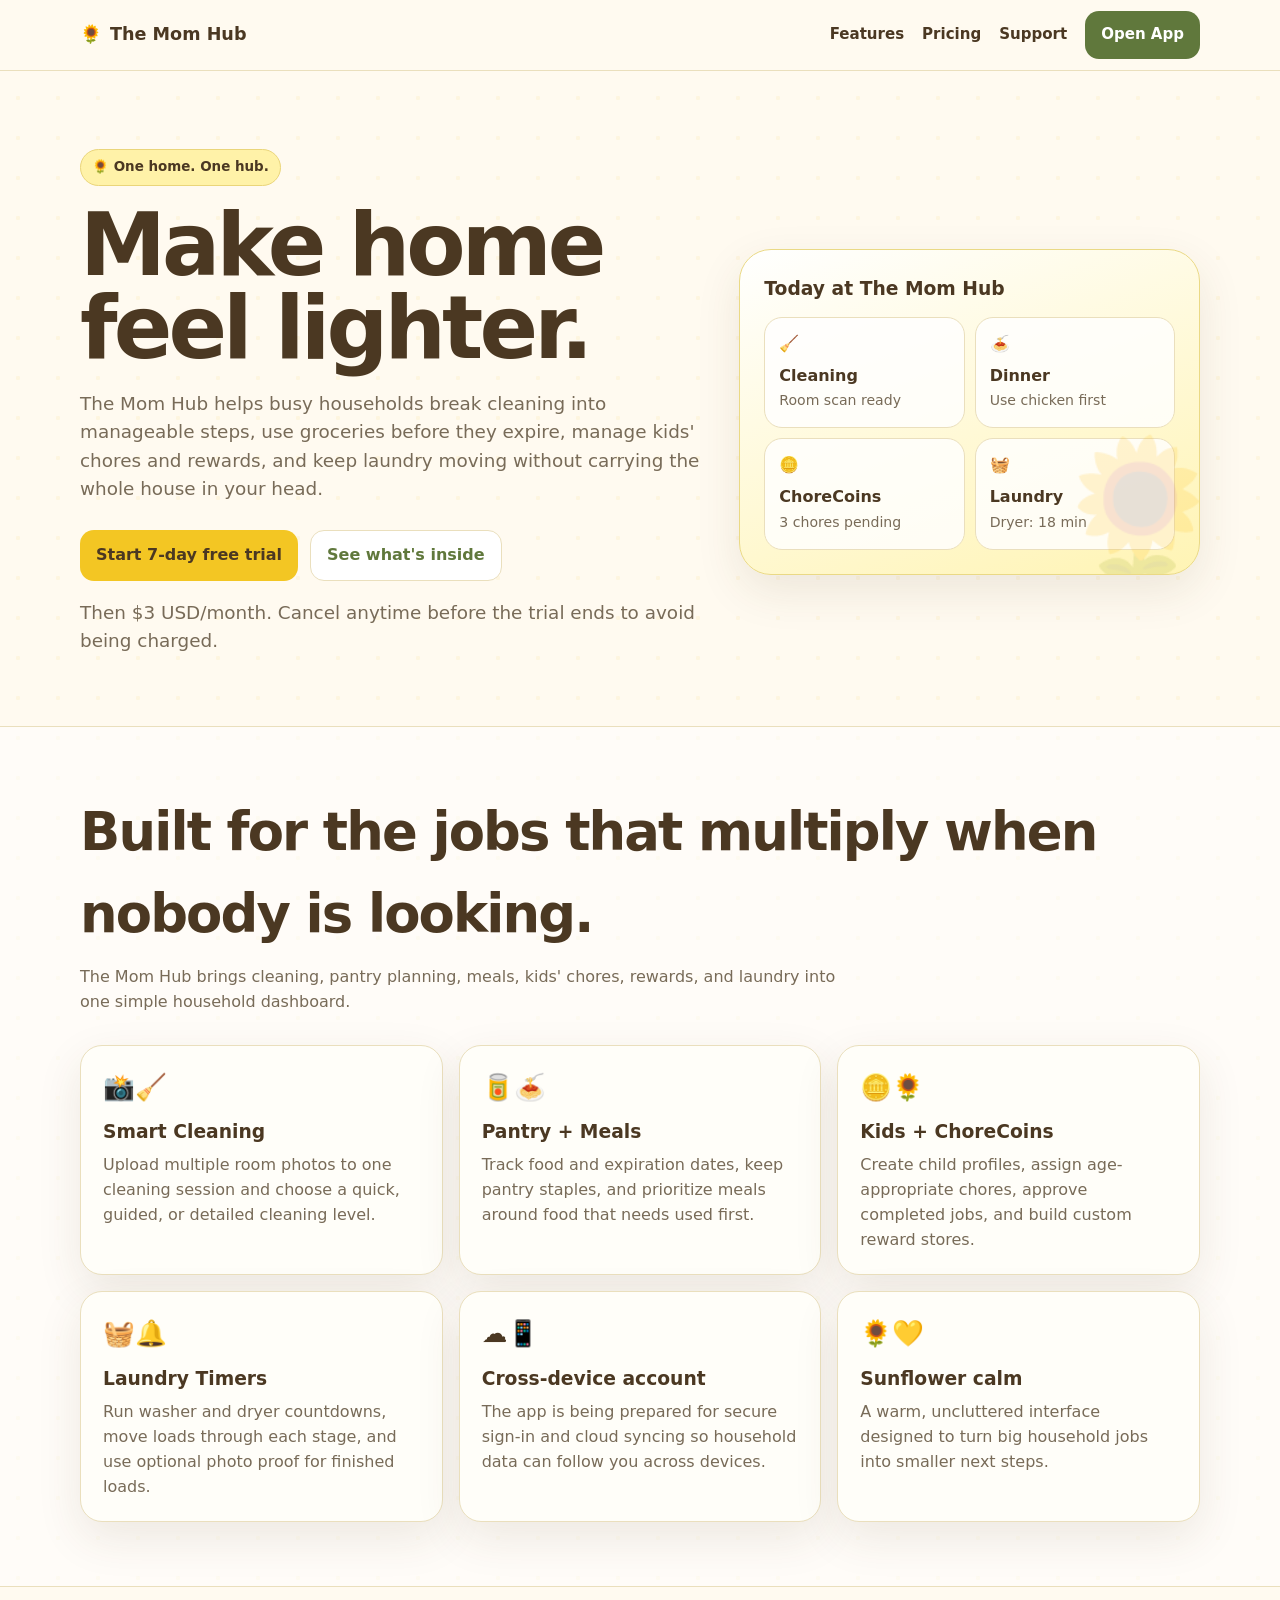
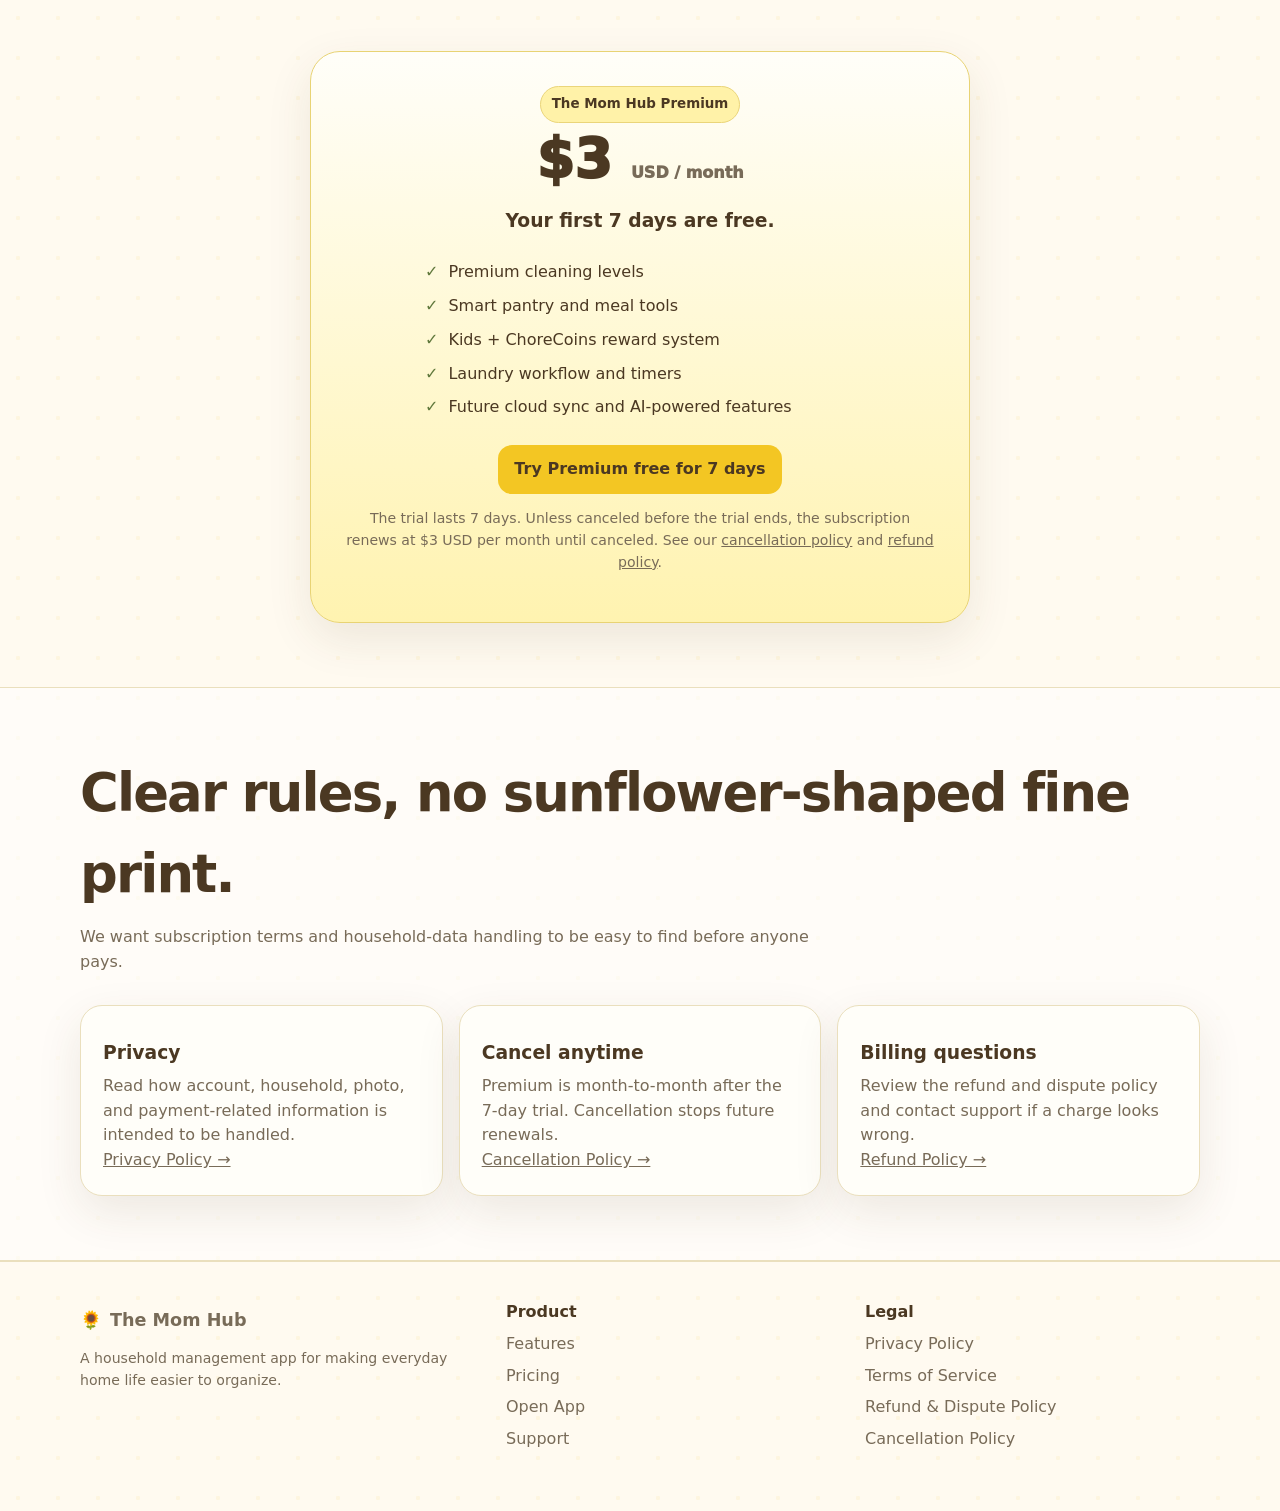
==== index.html @ c0a3ab17 "Add files via upload" ====
<!doctype html><html lang="en"><head><meta charset="utf-8"><meta name="viewport" content="width=device-width,initial-scale=1"><title>The Mom Hub | Make home feel lighter</title><meta name="description" content="The Mom Hub is a sunflower-themed household management app for cleaning, meals, kids' chores, ChoreCoins, pantry tracking, and laundry."><link rel="stylesheet" href="styles.css"></head><body>
<nav class="nav"><div class="wrap navin"><a class="brand" href="index.html">The Mom Hub</a><div class="links"><a href="#features">Features</a><a href="#pricing">Pricing</a><a href="contact.html">Support</a><a class="btn" href="app.html">Open App</a></div></div></nav>
<header class="hero"><div class="wrap hero-grid"><div><span class="eyebrow">🌻 One home. One hub.</span><h1>Make home feel lighter.</h1><p>The Mom Hub helps busy households break cleaning into manageable steps, use groceries before they expire, manage kids' chores and rewards, and keep laundry moving without carrying the whole house in your head.</p><div class="cta"><a class="btn sun" href="app.html">Start 7-day free trial</a><a class="btn ghost" href="#features">See what's inside</a></div><p class="fine">Then $3 USD/month. Cancel anytime before the trial ends to avoid being charged.</p></div><div class="mock"><h3>Today at The Mom Hub</h3><div class="mini"><div class="tile">🧹<b>Cleaning</b><span class="fine">Room scan ready</span></div><div class="tile">🍝<b>Dinner</b><span class="fine">Use chicken first</span></div><div class="tile">🪙<b>ChoreCoins</b><span class="fine">3 chores pending</span></div><div class="tile">🧺<b>Laundry</b><span class="fine">Dryer: 18 min</span></div></div></div></div></header>
<section id="features" class="section alt"><div class="wrap"><h2>Built for the jobs that multiply when nobody is looking.</h2><p class="lede">The Mom Hub brings cleaning, pantry planning, meals, kids' chores, rewards, and laundry into one simple household dashboard.</p><div class="features">
<div class="card"><div class="icon">📸🧹</div><h3>Smart Cleaning</h3><p>Upload multiple room photos to one cleaning session and choose a quick, guided, or detailed cleaning level.</p></div>
<div class="card"><div class="icon">🥫🍝</div><h3>Pantry + Meals</h3><p>Track food and expiration dates, keep pantry staples, and prioritize meals around food that needs used first.</p></div>
<div class="card"><div class="icon">🪙🌻</div><h3>Kids + ChoreCoins</h3><p>Create child profiles, assign age-appropriate chores, approve completed jobs, and build custom reward stores.</p></div>
<div class="card"><div class="icon">🧺🔔</div><h3>Laundry Timers</h3><p>Run washer and dryer countdowns, move loads through each stage, and use optional photo proof for finished loads.</p></div>
<div class="card"><div class="icon">☁️📱</div><h3>Cross-device account</h3><p>The app is being prepared for secure sign-in and cloud syncing so household data can follow you across devices.</p></div>
<div class="card"><div class="icon">🌻💛</div><h3>Sunflower calm</h3><p>A warm, uncluttered interface designed to turn big household jobs into smaller next steps.</p></div>
</div></div></section>
<section id="pricing" class="section"><div class="wrap"><div class="price"><span class="eyebrow">The Mom Hub Premium</span><div class="amount">$3 <small>USD / month</small></div><h3>Your first 7 days are free.</h3><ul class="checklist"><li>Premium cleaning levels</li><li>Smart pantry and meal tools</li><li>Kids + ChoreCoins reward system</li><li>Laundry workflow and timers</li><li>Future cloud sync and AI-powered features</li></ul><a class="btn sun" href="app.html">Try Premium free for 7 days</a><p class="fine">The trial lasts 7 days. Unless canceled before the trial ends, the subscription renews at $3 USD per month until canceled. See our <a href="cancellation.html">cancellation policy</a> and <a href="refunds.html">refund policy</a>.</p></div></div></section>
<section class="section alt"><div class="wrap"><h2>Clear rules, no sunflower-shaped fine print.</h2><p class="lede">We want subscription terms and household-data handling to be easy to find before anyone pays.</p><div class="features"><div class="card"><h3>Privacy</h3><p>Read how account, household, photo, and payment-related information is intended to be handled.</p><p><a href="privacy.html">Privacy Policy →</a></p></div><div class="card"><h3>Cancel anytime</h3><p>Premium is month-to-month after the 7-day trial. Cancellation stops future renewals.</p><p><a href="cancellation.html">Cancellation Policy →</a></p></div><div class="card"><h3>Billing questions</h3><p>Review the refund and dispute policy and contact support if a charge looks wrong.</p><p><a href="refunds.html">Refund Policy →</a></p></div></div></div></section>
<footer class="footer"><div class="wrap footgrid"><div><a class="brand" href="index.html">The Mom Hub</a><p class="fine">A household management app for making everyday home life easier to organize.</p></div><div><b>Product</b><a href="#features">Features</a><a href="#pricing">Pricing</a><a href="app.html">Open App</a><a href="contact.html">Support</a></div><div><b>Legal</b><a href="privacy.html">Privacy Policy</a><a href="terms.html">Terms of Service</a><a href="refunds.html">Refund & Dispute Policy</a><a href="cancellation.html">Cancellation Policy</a></div></div></footer>
</body></html>
---- styles.css ----
:root{--cream:#fffaf0;--paper:#fffef9;--yellow:#f3c623;--yellow2:#fff2a8;--leaf:#60783c;--leaf2:#e8efd9;--brown:#4b3822;--muted:#786b58;--line:#eadfbd;--shadow:0 16px 45px rgba(75,56,34,.10)}
*{box-sizing:border-box}html{scroll-behavior:smooth}body{margin:0;font-family:Inter,system-ui,-apple-system,Segoe UI,Roboto,Arial,sans-serif;color:var(--brown);background:radial-gradient(circle at 18px 18px,rgba(243,198,35,.08) 2px,transparent 2.5px) 0 0/40px 40px,var(--cream);line-height:1.55}a{color:inherit}.wrap{width:min(1120px,calc(100% - 32px));margin:auto}.nav{position:sticky;top:0;z-index:20;background:rgba(255,250,240,.92);backdrop-filter:blur(14px);border-bottom:1px solid var(--line)}.navin{min-height:70px;display:flex;align-items:center;justify-content:space-between;gap:20px}.brand{font-weight:900;font-size:1.1rem;text-decoration:none}.brand:before{content:'🌻';margin-right:8px}.links{display:flex;align-items:center;gap:18px;flex-wrap:wrap}.links a{text-decoration:none;font-weight:750;font-size:.94rem}.btn{display:inline-flex;align-items:center;justify-content:center;gap:8px;border:0;border-radius:14px;padding:12px 16px;background:var(--leaf);color:white;text-decoration:none;font-weight:850;cursor:pointer}.btn.sun{background:var(--yellow);color:var(--brown)}.btn.ghost{background:white;color:var(--leaf);border:1px solid var(--line)}.hero{padding:78px 0 52px}.hero-grid{display:grid;grid-template-columns:1.15fr .85fr;gap:36px;align-items:center}.eyebrow{display:inline-block;background:var(--yellow2);border:1px solid #ead57a;border-radius:999px;padding:7px 11px;font-weight:850;font-size:.84rem}.hero h1{font-size:clamp(2.6rem,7vw,5.4rem);line-height:.96;margin:18px 0 20px;letter-spacing:-.045em}.hero p{font-size:1.15rem;color:var(--muted);max-width:650px}.cta{display:flex;gap:12px;flex-wrap:wrap;margin-top:26px}.mock{background:linear-gradient(160deg,#fff,#fff4b4);border:1px solid #ead985;border-radius:32px;padding:24px;box-shadow:var(--shadow);position:relative;overflow:hidden}.mock:after{content:'🌻';position:absolute;font-size:9rem;right:-30px;bottom:-52px;opacity:.16}.mock h3{margin:0 0 14px}.mini{display:grid;grid-template-columns:1fr 1fr;gap:10px}.tile{background:rgba(255,255,255,.82);border:1px solid var(--line);border-radius:18px;padding:14px;min-height:105px}.tile b{display:block;margin-top:7px}.section{padding:64px 0}.section.alt{background:rgba(255,255,255,.55);border-block:1px solid var(--line)}.section h2{font-size:clamp(2rem,5vw,3.3rem);letter-spacing:-.035em;margin:0 0 10px}.lede{color:var(--muted);max-width:760px;margin:0 0 30px}.features{display:grid;grid-template-columns:repeat(3,1fr);gap:16px}.card{background:var(--paper);border:1px solid var(--line);border-radius:22px;padding:22px;box-shadow:var(--shadow)}.icon{font-size:1.6rem}.card h3{margin:10px 0 7px}.card p{margin:0;color:var(--muted)}.price{max-width:660px;margin:0 auto;text-align:center;background:linear-gradient(180deg,#fffef9,#fff3b0);border:1px solid #e8d374;border-radius:30px;padding:34px;box-shadow:var(--shadow)}.price .amount{font-size:3.4rem;font-weight:950;line-height:1;margin:10px 0}.price .amount small{font-size:1rem;color:var(--muted)}.checklist{list-style:none;padding:0;text-align:left;display:grid;gap:9px;margin:25px auto;max-width:430px}.checklist li:before{content:'✓';color:var(--leaf);font-weight:900;margin-right:10px}.fine{color:var(--muted);font-size:.88rem}.legal{max-width:850px;margin:48px auto;background:var(--paper);border:1px solid var(--line);border-radius:24px;padding:32px;box-shadow:var(--shadow)}.legal h1{margin-top:0}.legal h2{margin-top:28px;font-size:1.25rem}.notice{background:#fff5c8;border:1px solid #ead57a;border-radius:14px;padding:14px}.footer{padding:38px 0 52px;border-top:1px solid var(--line)}.footgrid{display:grid;grid-template-columns:1.2fr 1fr 1fr;gap:24px}.footer a{display:block;text-decoration:none;color:var(--muted);margin:7px 0}.support-placeholder{background:#fff1f0;border:1px solid #e7b8b3;color:#7a3f38;border-radius:14px;padding:12px;margin-top:14px}
@media(max-width:800px){.hero-grid,.features,.footgrid{grid-template-columns:1fr}.links a:not(.btn){display:none}.hero{padding-top:48px}.mini{grid-template-columns:1fr 1fr}.legal{padding:22px}}
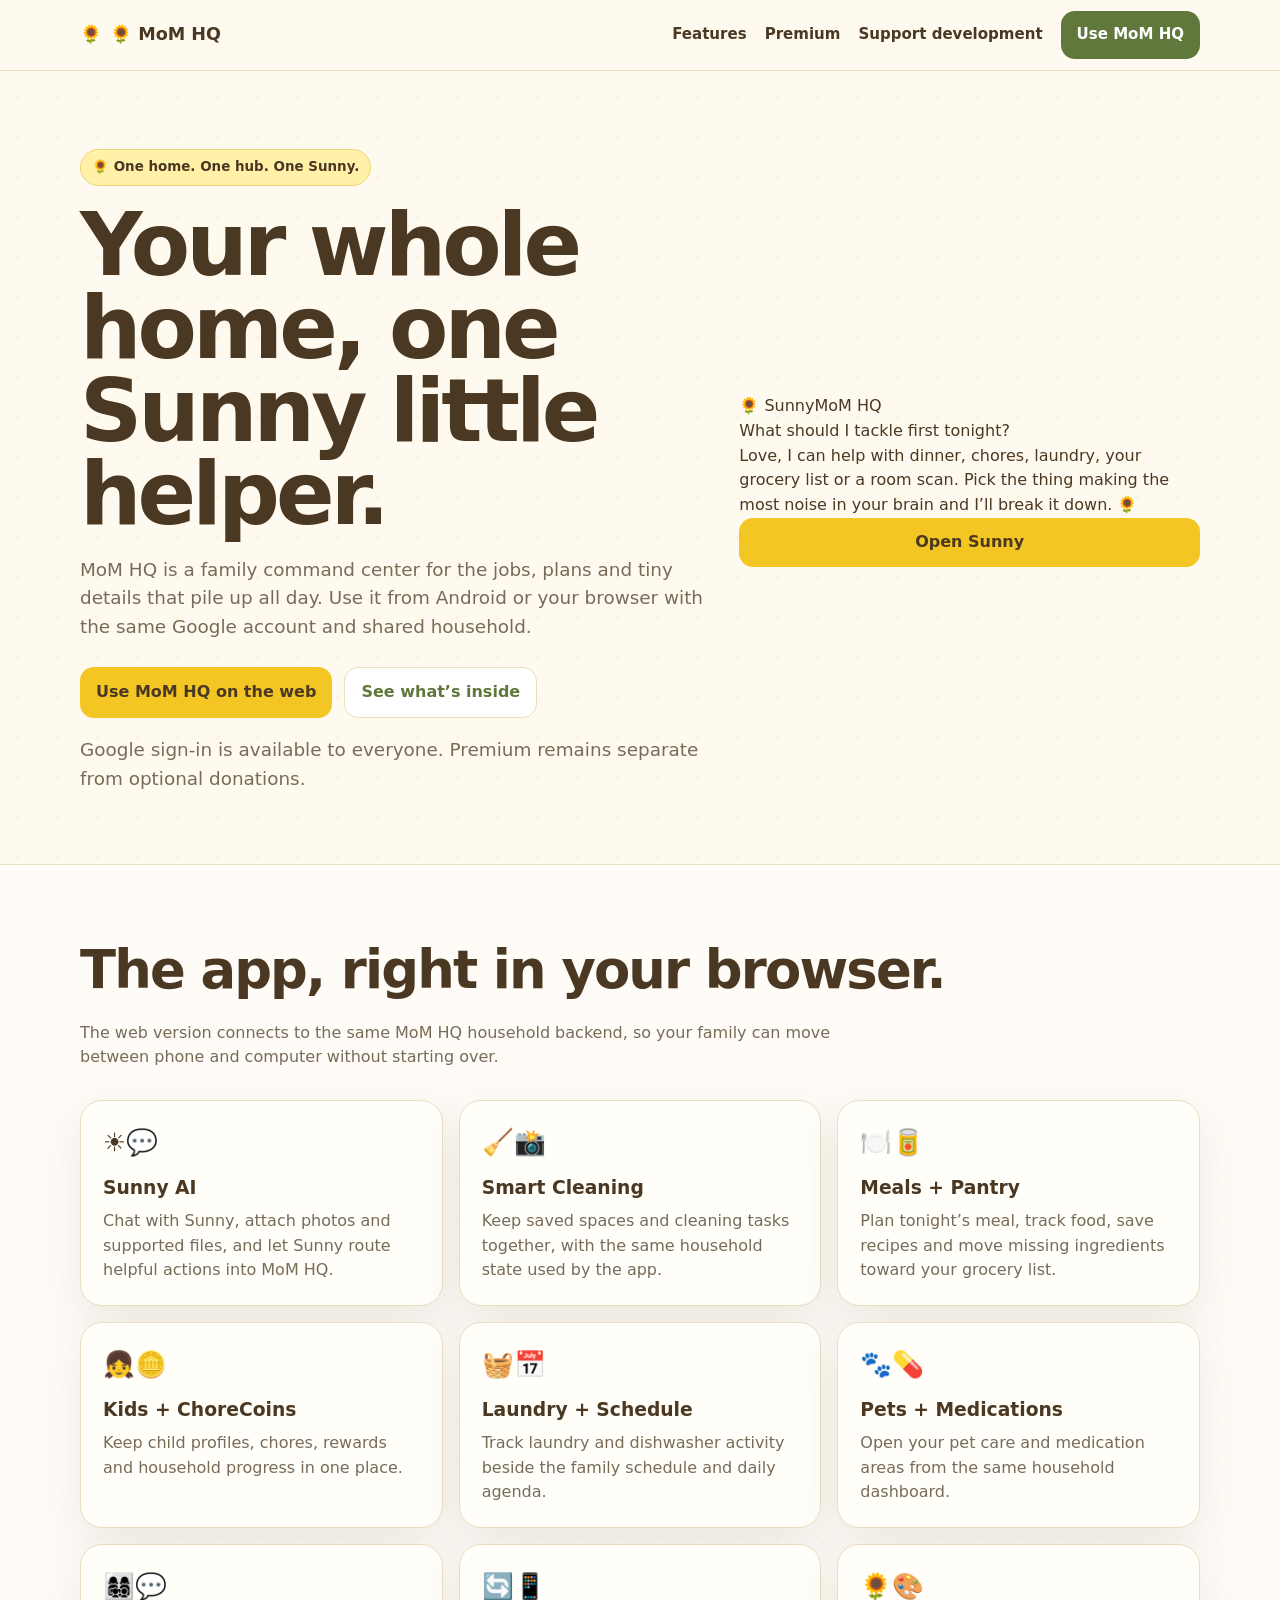
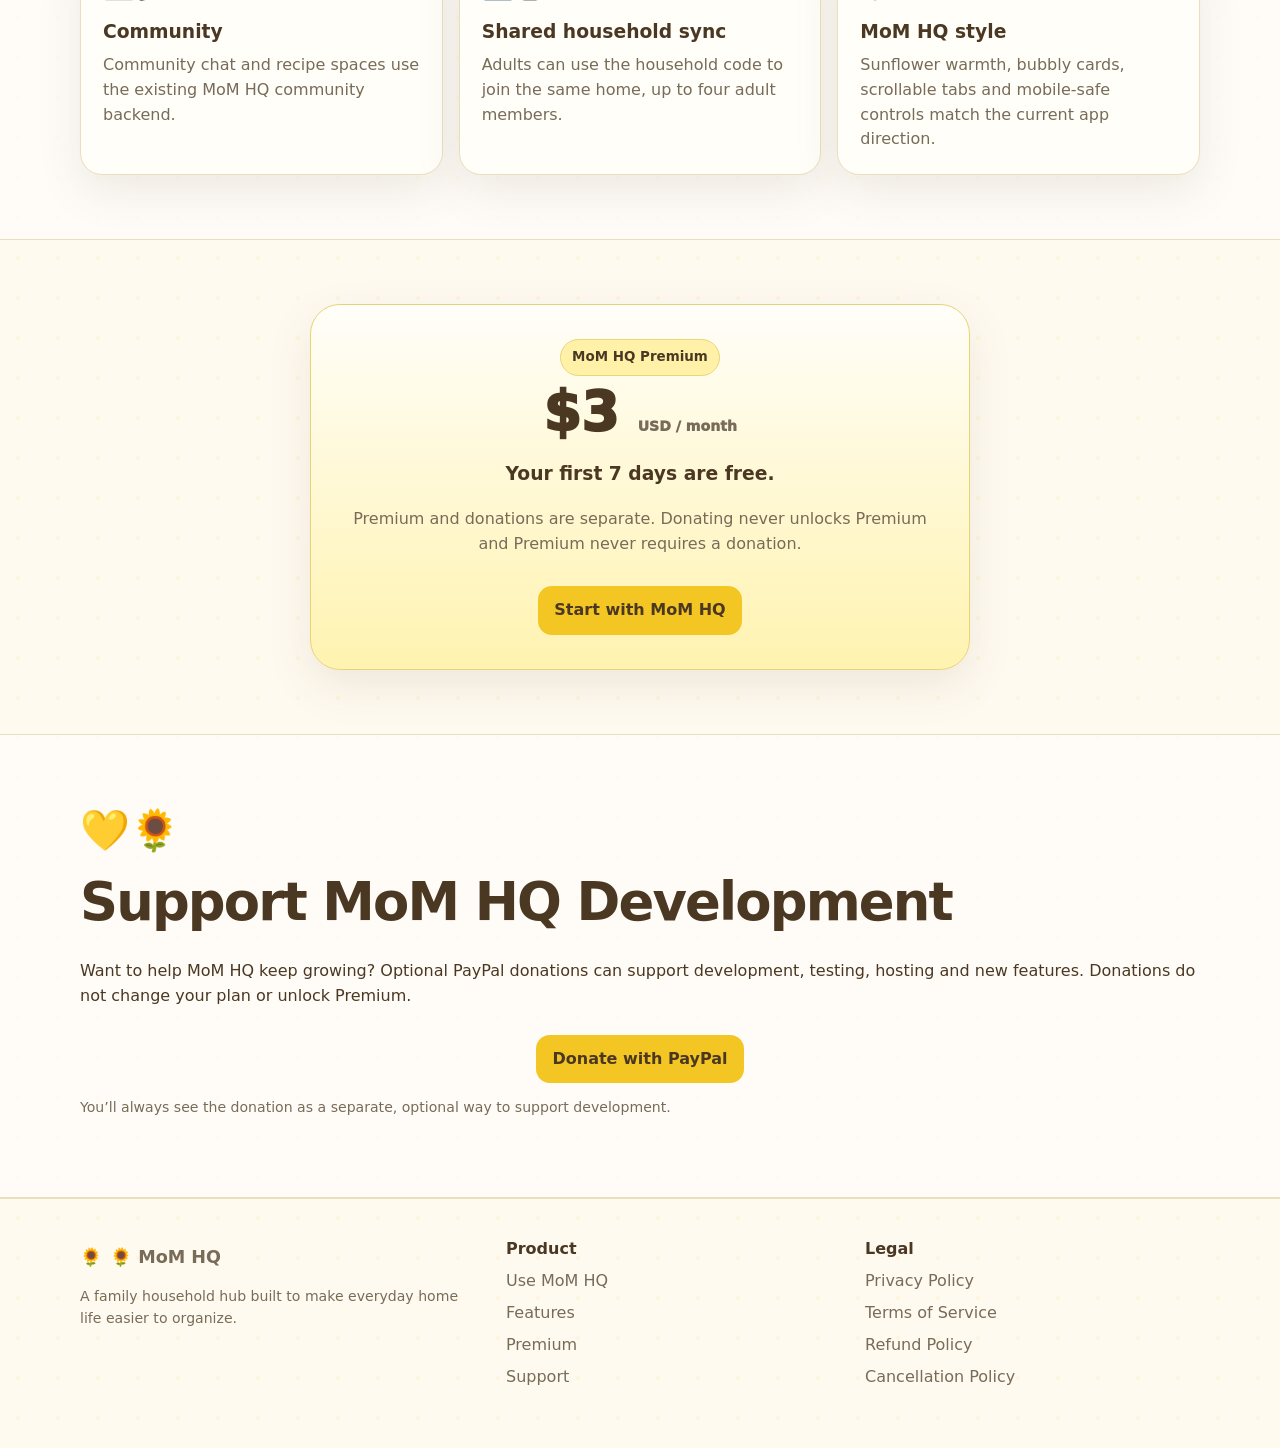
==== commit c20fba54: "Refresh MoM HQ public website" ====
--- a/index.html
+++ b/index.html
@@ -1,15 +1,21 @@
-<!doctype html><html lang="en"><head><meta charset="utf-8"><meta name="viewport" content="width=device-width,initial-scale=1"><title>The Mom Hub | Make home feel lighter</title><meta name="description" content="The Mom Hub is a sunflower-themed household management app for cleaning, meals, kids' chores, ChoreCoins, pantry tracking, and laundry."><link rel="stylesheet" href="styles.css"></head><body>
-<nav class="nav"><div class="wrap navin"><a class="brand" href="index.html">The Mom Hub</a><div class="links"><a href="#features">Features</a><a href="#pricing">Pricing</a><a href="contact.html">Support</a><a class="btn" href="app.html">Open App</a></div></div></nav>
-<header class="hero"><div class="wrap hero-grid"><div><span class="eyebrow">🌻 One home. One hub.</span><h1>Make home feel lighter.</h1><p>The Mom Hub helps busy households break cleaning into manageable steps, use groceries before they expire, manage kids' chores and rewards, and keep laundry moving without carrying the whole house in your head.</p><div class="cta"><a class="btn sun" href="app.html">Start 7-day free trial</a><a class="btn ghost" href="#features">See what's inside</a></div><p class="fine">Then $3 USD/month. Cancel anytime before the trial ends to avoid being charged.</p></div><div class="mock"><h3>Today at The Mom Hub</h3><div class="mini"><div class="tile">🧹<b>Cleaning</b><span class="fine">Room scan ready</span></div><div class="tile">🍝<b>Dinner</b><span class="fine">Use chicken first</span></div><div class="tile">🪙<b>ChoreCoins</b><span class="fine">3 chores pending</span></div><div class="tile">🧺<b>Laundry</b><span class="fine">Dryer: 18 min</span></div></div></div></div></header>
-<section id="features" class="section alt"><div class="wrap"><h2>Built for the jobs that multiply when nobody is looking.</h2><p class="lede">The Mom Hub brings cleaning, pantry planning, meals, kids' chores, rewards, and laundry into one simple household dashboard.</p><div class="features">
-<div class="card"><div class="icon">📸🧹</div><h3>Smart Cleaning</h3><p>Upload multiple room photos to one cleaning session and choose a quick, guided, or detailed cleaning level.</p></div>
-<div class="card"><div class="icon">🥫🍝</div><h3>Pantry + Meals</h3><p>Track food and expiration dates, keep pantry staples, and prioritize meals around food that needs used first.</p></div>
-<div class="card"><div class="icon">🪙🌻</div><h3>Kids + ChoreCoins</h3><p>Create child profiles, assign age-appropriate chores, approve completed jobs, and build custom reward stores.</p></div>
-<div class="card"><div class="icon">🧺🔔</div><h3>Laundry Timers</h3><p>Run washer and dryer countdowns, move loads through each stage, and use optional photo proof for finished loads.</p></div>
-<div class="card"><div class="icon">☁️📱</div><h3>Cross-device account</h3><p>The app is being prepared for secure sign-in and cloud syncing so household data can follow you across devices.</p></div>
-<div class="card"><div class="icon">🌻💛</div><h3>Sunflower calm</h3><p>A warm, uncluttered interface designed to turn big household jobs into smaller next steps.</p></div>
+<!doctype html>
+<html lang="en">
+<head><meta charset="utf-8"><meta name="viewport" content="width=device-width,initial-scale=1,viewport-fit=cover"><meta name="theme-color" content="#fffaf0"><title>MoM HQ | Your home, one hub</title><meta name="description" content="MoM HQ brings Sunny AI, cleaning, meals, pantry, grocery lists, kids, ChoreCoins, laundry, family schedules, pets, medications and community tools into one household hub."><link rel="stylesheet" href="styles.css"></head>
+<body>
+<nav class="nav"><div class="wrap navin"><a class="brand" href="index.html">🌻 MoM HQ</a><div class="links"><a href="#features">Features</a><a href="#pricing">Premium</a><a href="#support">Support development</a><a class="btn" href="app.html">Use MoM HQ</a></div></div></nav>
+<header class="hero"><div class="wrap hero-grid"><div><span class="eyebrow">🌻 One home. One hub. One Sunny.</span><h1>Your whole home, one Sunny little helper.</h1><p>MoM HQ is a family command center for the jobs, plans and tiny details that pile up all day. Use it from Android or your browser with the same Google account and shared household.</p><div class="cta"><a class="btn sun" href="app.html">Use MoM HQ on the web</a><a class="btn ghost" href="#features">See what’s inside</a></div><p class="fine">Google sign-in is available to everyone. Premium remains separate from optional donations.</p></div><div class="phone"><div class="phone-top"><span>🌻 Sunny</span><span>MoM HQ</span></div><div class="sunny-chat"><div class="bubble you">What should I tackle first tonight?</div><div class="bubble">Love, I can help with dinner, chores, laundry, your grocery list or a room scan. Pick the thing making the most noise in your brain and I’ll break it down. 🌻</div><a class="btn sun" href="app.html" style="width:100%">Open Sunny</a></div></div></div></header>
+<section id="features" class="section alt"><div class="wrap"><h2>The app, right in your browser.</h2><p class="lede">The web version connects to the same MoM HQ household backend, so your family can move between phone and computer without starting over.</p><div class="features">
+<div class="card"><div class="icon">☀️💬</div><h3>Sunny AI</h3><p>Chat with Sunny, attach photos and supported files, and let Sunny route helpful actions into MoM HQ.</p></div>
+<div class="card"><div class="icon">🧹📸</div><h3>Smart Cleaning</h3><p>Keep saved spaces and cleaning tasks together, with the same household state used by the app.</p></div>
+<div class="card"><div class="icon">🍽️🥫</div><h3>Meals + Pantry</h3><p>Plan tonight’s meal, track food, save recipes and move missing ingredients toward your grocery list.</p></div>
+<div class="card"><div class="icon">👧🪙</div><h3>Kids + ChoreCoins</h3><p>Keep child profiles, chores, rewards and household progress in one place.</p></div>
+<div class="card"><div class="icon">🧺📅</div><h3>Laundry + Schedule</h3><p>Track laundry and dishwasher activity beside the family schedule and daily agenda.</p></div>
+<div class="card"><div class="icon">🐾💊</div><h3>Pets + Medications</h3><p>Open your pet care and medication areas from the same household dashboard.</p></div>
+<div class="card"><div class="icon">👩‍👩‍👧‍👦💬</div><h3>Community</h3><p>Community chat and recipe spaces use the existing MoM HQ community backend.</p></div>
+<div class="card"><div class="icon">🔄📱</div><h3>Shared household sync</h3><p>Adults can use the household code to join the same home, up to four adult members.</p></div>
+<div class="card"><div class="icon">🌻🎨</div><h3>MoM HQ style</h3><p>Sunflower warmth, bubbly cards, scrollable tabs and mobile-safe controls match the current app direction.</p></div>
 </div></div></section>
-<section id="pricing" class="section"><div class="wrap"><div class="price"><span class="eyebrow">The Mom Hub Premium</span><div class="amount">$3 <small>USD / month</small></div><h3>Your first 7 days are free.</h3><ul class="checklist"><li>Premium cleaning levels</li><li>Smart pantry and meal tools</li><li>Kids + ChoreCoins reward system</li><li>Laundry workflow and timers</li><li>Future cloud sync and AI-powered features</li></ul><a class="btn sun" href="app.html">Try Premium free for 7 days</a><p class="fine">The trial lasts 7 days. Unless canceled before the trial ends, the subscription renews at $3 USD per month until canceled. See our <a href="cancellation.html">cancellation policy</a> and <a href="refunds.html">refund policy</a>.</p></div></div></section>
-<section class="section alt"><div class="wrap"><h2>Clear rules, no sunflower-shaped fine print.</h2><p class="lede">We want subscription terms and household-data handling to be easy to find before anyone pays.</p><div class="features"><div class="card"><h3>Privacy</h3><p>Read how account, household, photo, and payment-related information is intended to be handled.</p><p><a href="privacy.html">Privacy Policy →</a></p></div><div class="card"><h3>Cancel anytime</h3><p>Premium is month-to-month after the 7-day trial. Cancellation stops future renewals.</p><p><a href="cancellation.html">Cancellation Policy →</a></p></div><div class="card"><h3>Billing questions</h3><p>Review the refund and dispute policy and contact support if a charge looks wrong.</p><p><a href="refunds.html">Refund Policy →</a></p></div></div></div></section>
-<footer class="footer"><div class="wrap footgrid"><div><a class="brand" href="index.html">The Mom Hub</a><p class="fine">A household management app for making everyday home life easier to organize.</p></div><div><b>Product</b><a href="#features">Features</a><a href="#pricing">Pricing</a><a href="app.html">Open App</a><a href="contact.html">Support</a></div><div><b>Legal</b><a href="privacy.html">Privacy Policy</a><a href="terms.html">Terms of Service</a><a href="refunds.html">Refund & Dispute Policy</a><a href="cancellation.html">Cancellation Policy</a></div></div></footer>
+<section id="pricing" class="section"><div class="wrap"><div class="price"><span class="eyebrow">MoM HQ Premium</span><div class="amount">$3 <span class="fine">USD / month</span></div><h3>Your first 7 days are free.</h3><p class="lede" style="margin-inline:auto">Premium and donations are separate. Donating never unlocks Premium and Premium never requires a donation.</p><a class="btn sun" href="app.html">Start with MoM HQ</a></div></div></section>
+<section id="support" class="section alt"><div class="wrap"><div class="donate-card"><div style="font-size:2.5rem">💛🌻</div><h2>Support MoM HQ Development</h2><p>Want to help MoM HQ keep growing? Optional PayPal donations can support development, testing, hosting and new features. Donations do not change your plan or unlock Premium.</p><div class="cta" style="justify-content:center"><a class="btn sun" href="donate.html">Donate with PayPal</a></div><p class="fine">You’ll always see the donation as a separate, optional way to support development.</p></div></div></section>
+<footer class="footer"><div class="wrap footgrid"><div><a class="brand" href="index.html">🌻 MoM HQ</a><p class="fine">A family household hub built to make everyday home life easier to organize.</p></div><div><b>Product</b><a href="app.html">Use MoM HQ</a><a href="#features">Features</a><a href="#pricing">Premium</a><a href="contact.html">Support</a></div><div><b>Legal</b><a href="privacy.html">Privacy Policy</a><a href="terms.html">Terms of Service</a><a href="refunds.html">Refund Policy</a><a href="cancellation.html">Cancellation Policy</a></div></div></footer>
 </body></html>
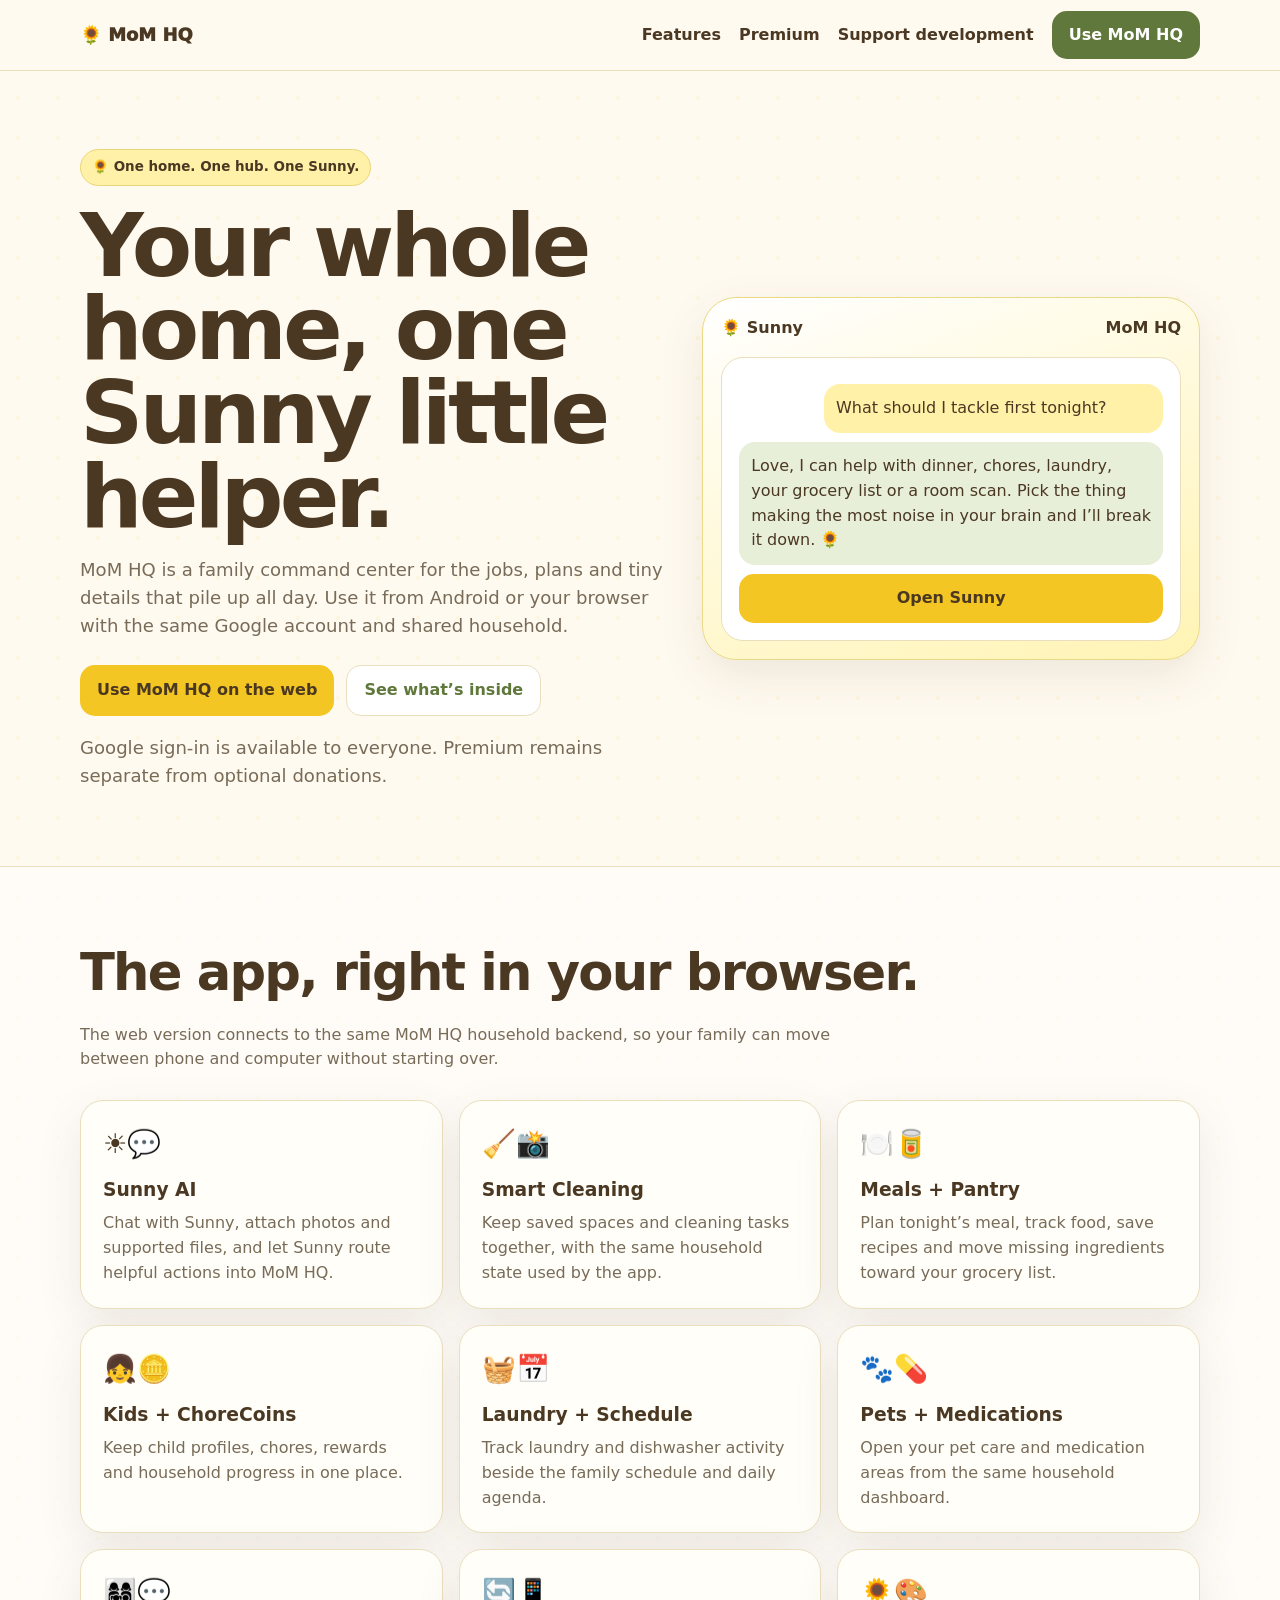
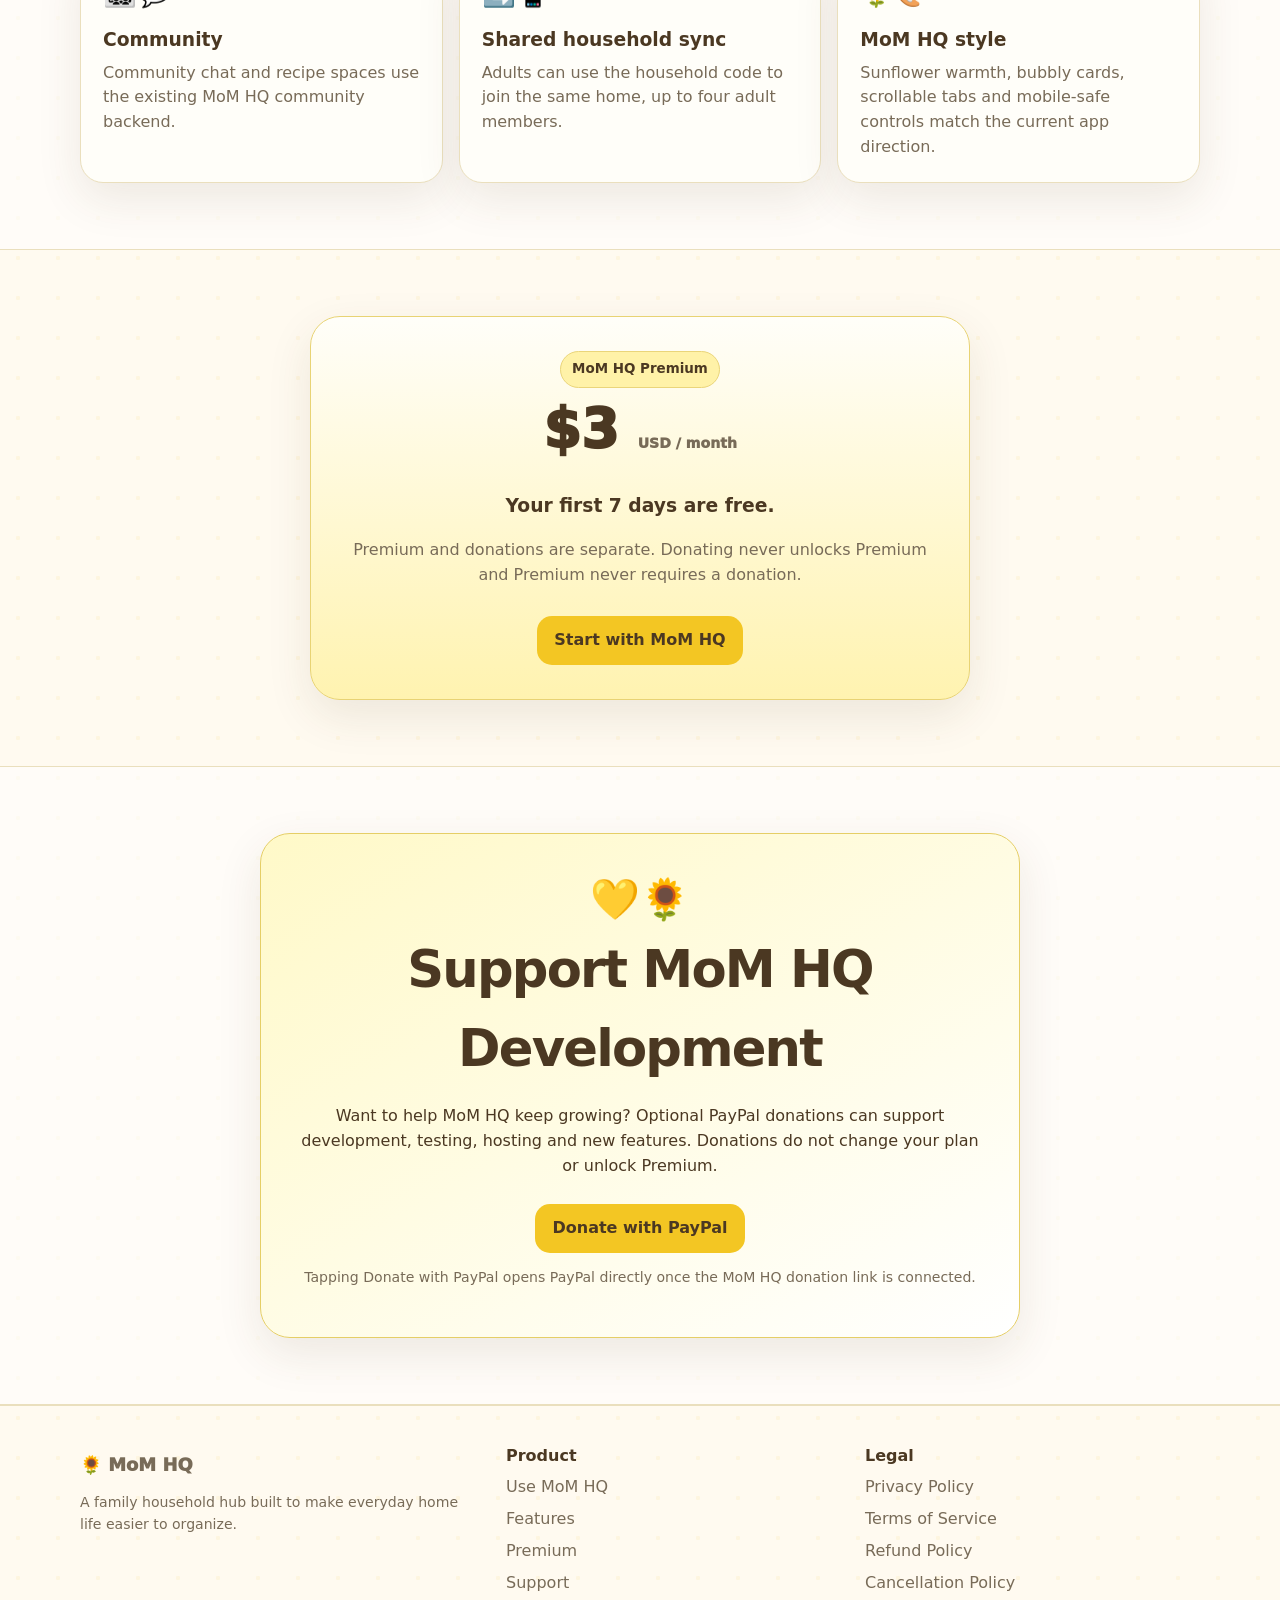
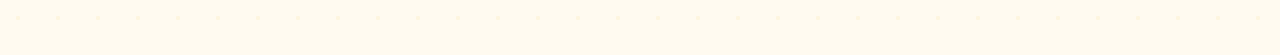
==== commit f1110bff: "Send homepage donations directly to PayPal" ====
--- a/index.html
+++ b/index.html
@@ -16,6 +16,7 @@
 <div class="card"><div class="icon">🌻🎨</div><h3>MoM HQ style</h3><p>Sunflower warmth, bubbly cards, scrollable tabs and mobile-safe controls match the current app direction.</p></div>
 </div></div></section>
 <section id="pricing" class="section"><div class="wrap"><div class="price"><span class="eyebrow">MoM HQ Premium</span><div class="amount">$3 <span class="fine">USD / month</span></div><h3>Your first 7 days are free.</h3><p class="lede" style="margin-inline:auto">Premium and donations are separate. Donating never unlocks Premium and Premium never requires a donation.</p><a class="btn sun" href="app.html">Start with MoM HQ</a></div></div></section>
-<section id="support" class="section alt"><div class="wrap"><div class="donate-card"><div style="font-size:2.5rem">💛🌻</div><h2>Support MoM HQ Development</h2><p>Want to help MoM HQ keep growing? Optional PayPal donations can support development, testing, hosting and new features. Donations do not change your plan or unlock Premium.</p><div class="cta" style="justify-content:center"><a class="btn sun" href="donate.html">Donate with PayPal</a></div><p class="fine">You’ll always see the donation as a separate, optional way to support development.</p></div></div></section>
+<section id="support" class="section alt"><div class="wrap"><div class="donate-card"><div style="font-size:2.5rem">💛🌻</div><h2>Support MoM HQ Development</h2><p>Want to help MoM HQ keep growing? Optional PayPal donations can support development, testing, hosting and new features. Donations do not change your plan or unlock Premium.</p><div class="cta" style="justify-content:center"><a class="btn sun" href="#support" data-paypal-donate>Donate with PayPal</a></div><p class="fine">Tapping Donate with PayPal opens PayPal directly once the MoM HQ donation link is connected.</p></div></div></section>
 <footer class="footer"><div class="wrap footgrid"><div><a class="brand" href="index.html">🌻 MoM HQ</a><p class="fine">A family household hub built to make everyday home life easier to organize.</p></div><div><b>Product</b><a href="app.html">Use MoM HQ</a><a href="#features">Features</a><a href="#pricing">Premium</a><a href="contact.html">Support</a></div><div><b>Legal</b><a href="privacy.html">Privacy Policy</a><a href="terms.html">Terms of Service</a><a href="refunds.html">Refund Policy</a><a href="cancellation.html">Cancellation Policy</a></div></div></footer>
+<script src="momhq-config.js"></script><script src="paypal-direct.js"></script>
 </body></html>
--- a/styles.css
+++ b/styles.css
@@ -1,3 +1 @@
-:root{--cream:#fffaf0;--paper:#fffef9;--yellow:#f3c623;--yellow2:#fff2a8;--leaf:#60783c;--leaf2:#e8efd9;--brown:#4b3822;--muted:#786b58;--line:#eadfbd;--shadow:0 16px 45px rgba(75,56,34,.10)}
-*{box-sizing:border-box}html{scroll-behavior:smooth}body{margin:0;font-family:Inter,system-ui,-apple-system,Segoe UI,Roboto,Arial,sans-serif;color:var(--brown);background:radial-gradient(circle at 18px 18px,rgba(243,198,35,.08) 2px,transparent 2.5px) 0 0/40px 40px,var(--cream);line-height:1.55}a{color:inherit}.wrap{width:min(1120px,calc(100% - 32px));margin:auto}.nav{position:sticky;top:0;z-index:20;background:rgba(255,250,240,.92);backdrop-filter:blur(14px);border-bottom:1px solid var(--line)}.navin{min-height:70px;display:flex;align-items:center;justify-content:space-between;gap:20px}.brand{font-weight:900;font-size:1.1rem;text-decoration:none}.brand:before{content:'🌻';margin-right:8px}.links{display:flex;align-items:center;gap:18px;flex-wrap:wrap}.links a{text-decoration:none;font-weight:750;font-size:.94rem}.btn{display:inline-flex;align-items:center;justify-content:center;gap:8px;border:0;border-radius:14px;padding:12px 16px;background:var(--leaf);color:white;text-decoration:none;font-weight:850;cursor:pointer}.btn.sun{background:var(--yellow);color:var(--brown)}.btn.ghost{background:white;color:var(--leaf);border:1px solid var(--line)}.hero{padding:78px 0 52px}.hero-grid{display:grid;grid-template-columns:1.15fr .85fr;gap:36px;align-items:center}.eyebrow{display:inline-block;background:var(--yellow2);border:1px solid #ead57a;border-radius:999px;padding:7px 11px;font-weight:850;font-size:.84rem}.hero h1{font-size:clamp(2.6rem,7vw,5.4rem);line-height:.96;margin:18px 0 20px;letter-spacing:-.045em}.hero p{font-size:1.15rem;color:var(--muted);max-width:650px}.cta{display:flex;gap:12px;flex-wrap:wrap;margin-top:26px}.mock{background:linear-gradient(160deg,#fff,#fff4b4);border:1px solid #ead985;border-radius:32px;padding:24px;box-shadow:var(--shadow);position:relative;overflow:hidden}.mock:after{content:'🌻';position:absolute;font-size:9rem;right:-30px;bottom:-52px;opacity:.16}.mock h3{margin:0 0 14px}.mini{display:grid;grid-template-columns:1fr 1fr;gap:10px}.tile{background:rgba(255,255,255,.82);border:1px solid var(--line);border-radius:18px;padding:14px;min-height:105px}.tile b{display:block;margin-top:7px}.section{padding:64px 0}.section.alt{background:rgba(255,255,255,.55);border-block:1px solid var(--line)}.section h2{font-size:clamp(2rem,5vw,3.3rem);letter-spacing:-.035em;margin:0 0 10px}.lede{color:var(--muted);max-width:760px;margin:0 0 30px}.features{display:grid;grid-template-columns:repeat(3,1fr);gap:16px}.card{background:var(--paper);border:1px solid var(--line);border-radius:22px;padding:22px;box-shadow:var(--shadow)}.icon{font-size:1.6rem}.card h3{margin:10px 0 7px}.card p{margin:0;color:var(--muted)}.price{max-width:660px;margin:0 auto;text-align:center;background:linear-gradient(180deg,#fffef9,#fff3b0);border:1px solid #e8d374;border-radius:30px;padding:34px;box-shadow:var(--shadow)}.price .amount{font-size:3.4rem;font-weight:950;line-height:1;margin:10px 0}.price .amount small{font-size:1rem;color:var(--muted)}.checklist{list-style:none;padding:0;text-align:left;display:grid;gap:9px;margin:25px auto;max-width:430px}.checklist li:before{content:'✓';color:var(--leaf);font-weight:900;margin-right:10px}.fine{color:var(--muted);font-size:.88rem}.legal{max-width:850px;margin:48px auto;background:var(--paper);border:1px solid var(--line);border-radius:24px;padding:32px;box-shadow:var(--shadow)}.legal h1{margin-top:0}.legal h2{margin-top:28px;font-size:1.25rem}.notice{background:#fff5c8;border:1px solid #ead57a;border-radius:14px;padding:14px}.footer{padding:38px 0 52px;border-top:1px solid var(--line)}.footgrid{display:grid;grid-template-columns:1.2fr 1fr 1fr;gap:24px}.footer a{display:block;text-decoration:none;color:var(--muted);margin:7px 0}.support-placeholder{background:#fff1f0;border:1px solid #e7b8b3;color:#7a3f38;border-radius:14px;padding:12px;margin-top:14px}
-@media(max-width:800px){.hero-grid,.features,.footgrid{grid-template-columns:1fr}.links a:not(.btn){display:none}.hero{padding-top:48px}.mini{grid-template-columns:1fr 1fr}.legal{padding:22px}}
+:root{--cream:#fffaf0;--paper:#fffef9;--yellow:#f3c623;--yellow2:#fff2a8;--leaf:#60783c;--leaf2:#e8efd9;--brown:#4b3822;--muted:#786b58;--line:#eadfbd;--shadow:0 16px 45px rgba(75,56,34,.10)}*{box-sizing:border-box}html{scroll-behavior:smooth}body{margin:0;font-family:Inter,system-ui,-apple-system,Segoe UI,Roboto,Arial,sans-serif;color:var(--brown);background:radial-gradient(circle at 18px 18px,rgba(243,198,35,.08) 2px,transparent 2.5px) 0 0/40px 40px,var(--cream);line-height:1.55}a{color:inherit}.wrap{width:min(1120px,calc(100% - 32px));margin:auto}.nav{position:sticky;top:0;z-index:20;background:rgba(255,250,240,.94);backdrop-filter:blur(14px);border-bottom:1px solid var(--line)}.navin{min-height:70px;display:flex;align-items:center;justify-content:space-between;gap:20px}.brand{font-weight:950;font-size:1.12rem;text-decoration:none}.links{display:flex;align-items:center;gap:18px;flex-wrap:wrap}.links a{text-decoration:none;font-weight:800}.btn{display:inline-flex;align-items:center;justify-content:center;gap:8px;border-radius:15px;padding:12px 17px;background:var(--leaf);color:white;text-decoration:none;font-weight:900}.btn.sun{background:var(--yellow);color:var(--brown)}.btn.ghost{background:white;color:var(--leaf);border:1px solid var(--line)}.hero{padding:78px 0 58px}.hero-grid{display:grid;grid-template-columns:1.08fr .92fr;gap:38px;align-items:center}.eyebrow{display:inline-block;background:var(--yellow2);border:1px solid #ead57a;border-radius:999px;padding:7px 11px;font-weight:900;font-size:.84rem}.hero h1{font-size:clamp(2.7rem,7vw,5.5rem);line-height:.95;margin:18px 0;letter-spacing:-.045em}.hero p{font-size:1.13rem;color:var(--muted);max-width:660px}.cta{display:flex;gap:12px;flex-wrap:wrap;margin-top:25px}.phone{background:linear-gradient(160deg,#fff,#fff4b4);border:1px solid #ead985;border-radius:34px;padding:18px;box-shadow:var(--shadow)}.phone-top{display:flex;justify-content:space-between;align-items:center;font-weight:900}.sunny-chat{margin-top:16px;background:white;border:1px solid var(--line);border-radius:22px;padding:17px}.sunny-chat .bubble{background:var(--leaf2);border-radius:16px;padding:12px;margin:9px 0}.sunny-chat .bubble.you{background:var(--yellow2);margin-left:20%}.section{padding:66px 0}.section.alt{background:rgba(255,255,255,.56);border-block:1px solid var(--line)}.section h2{font-size:clamp(2rem,5vw,3.2rem);margin:0 0 10px;letter-spacing:-.035em}.lede{color:var(--muted);max-width:780px;margin:0 0 28px}.features{display:grid;grid-template-columns:repeat(3,1fr);gap:16px}.card{background:var(--paper);border:1px solid var(--line);border-radius:23px;padding:22px;box-shadow:var(--shadow)}.card .icon{font-size:1.7rem}.card h3{margin:10px 0 7px}.card p{margin:0;color:var(--muted)}.donate-card{max-width:760px;margin:auto;text-align:center;background:linear-gradient(150deg,#fff9c8,#fff);border:1px solid #e5ce66;border-radius:30px;padding:34px;box-shadow:var(--shadow)}.price{max-width:660px;margin:auto;text-align:center;background:linear-gradient(180deg,#fffef9,#fff3b0);border:1px solid #e8d374;border-radius:30px;padding:34px;box-shadow:var(--shadow)}.amount{font-size:3.4rem;font-weight:950}.fine{color:var(--muted);font-size:.88rem}.footer{padding:38px 0 52px;border-top:1px solid var(--line)}.footgrid{display:grid;grid-template-columns:1.2fr 1fr 1fr;gap:24px}.footer a{display:block;text-decoration:none;color:var(--muted);margin:7px 0}@media(max-width:800px){.hero-grid,.features,.footgrid{grid-template-columns:1fr}.links a:not(.btn){display:none}.hero{padding-top:48px}}
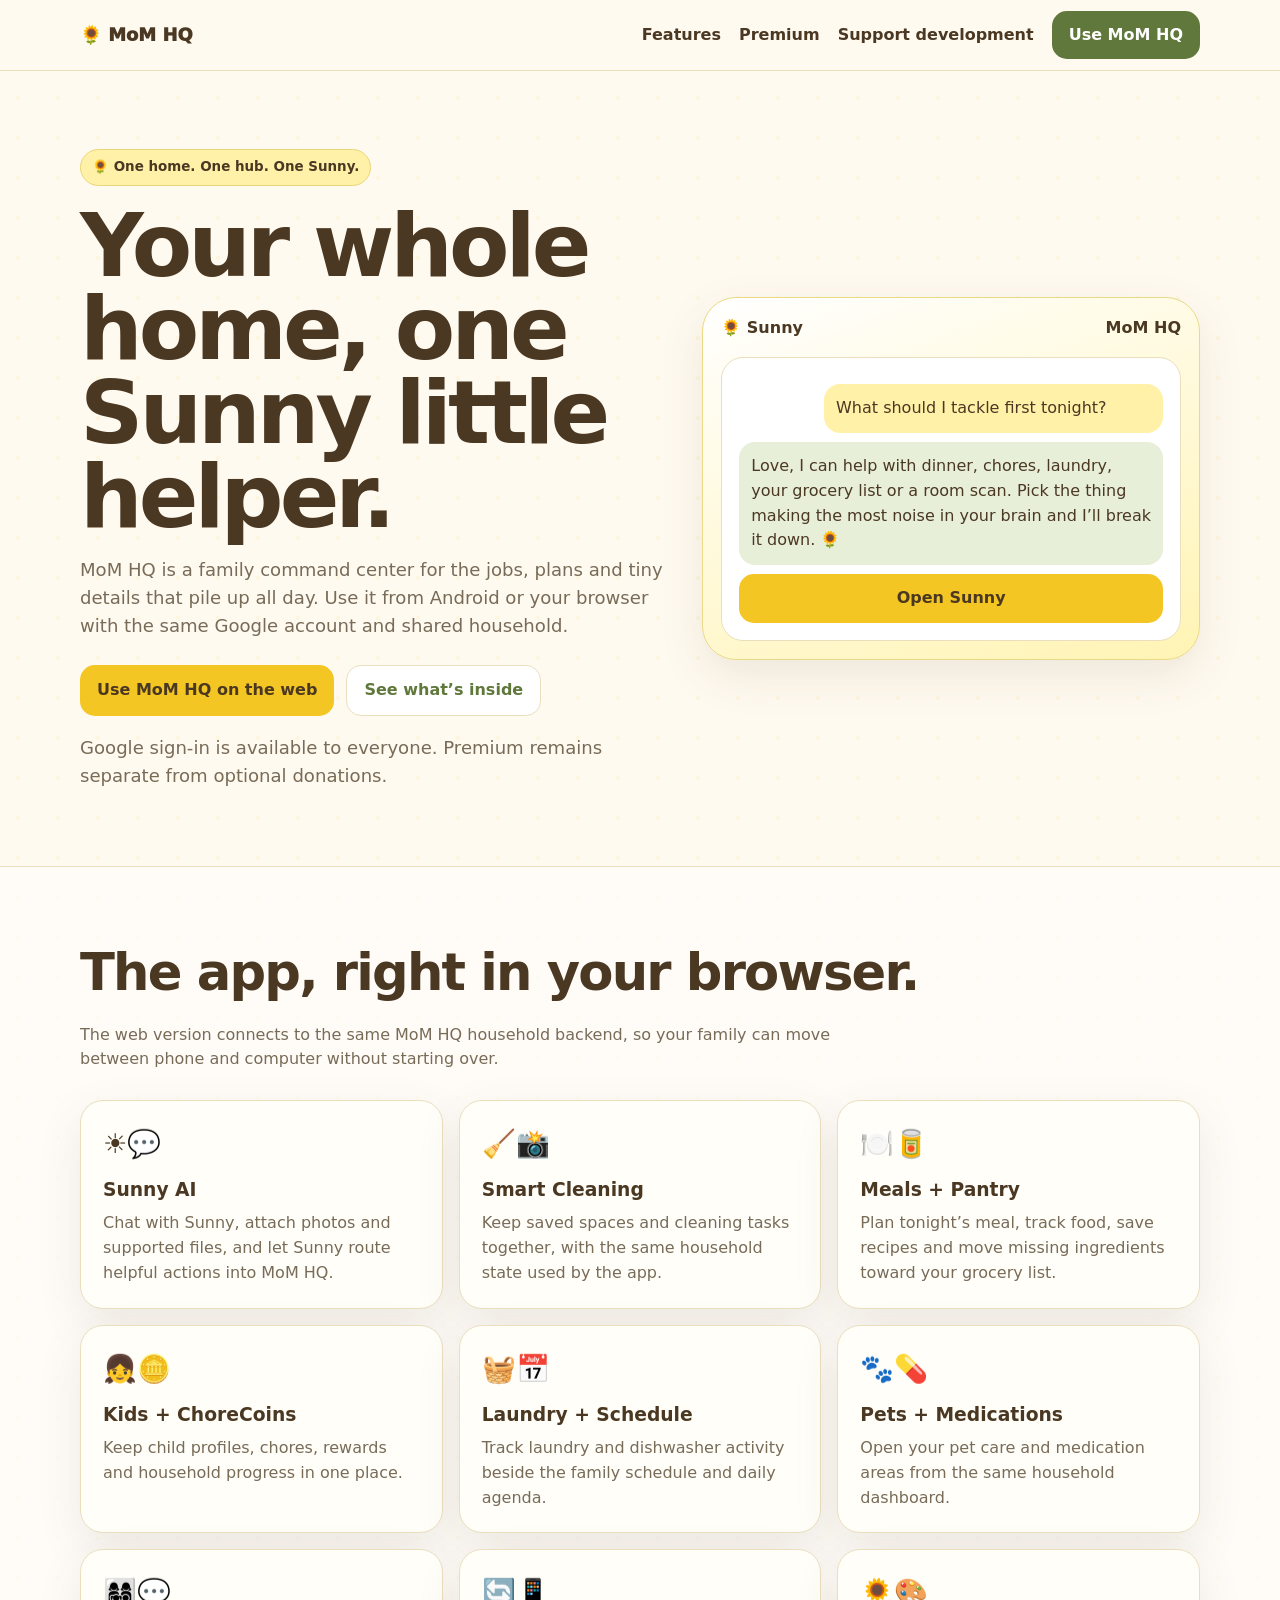
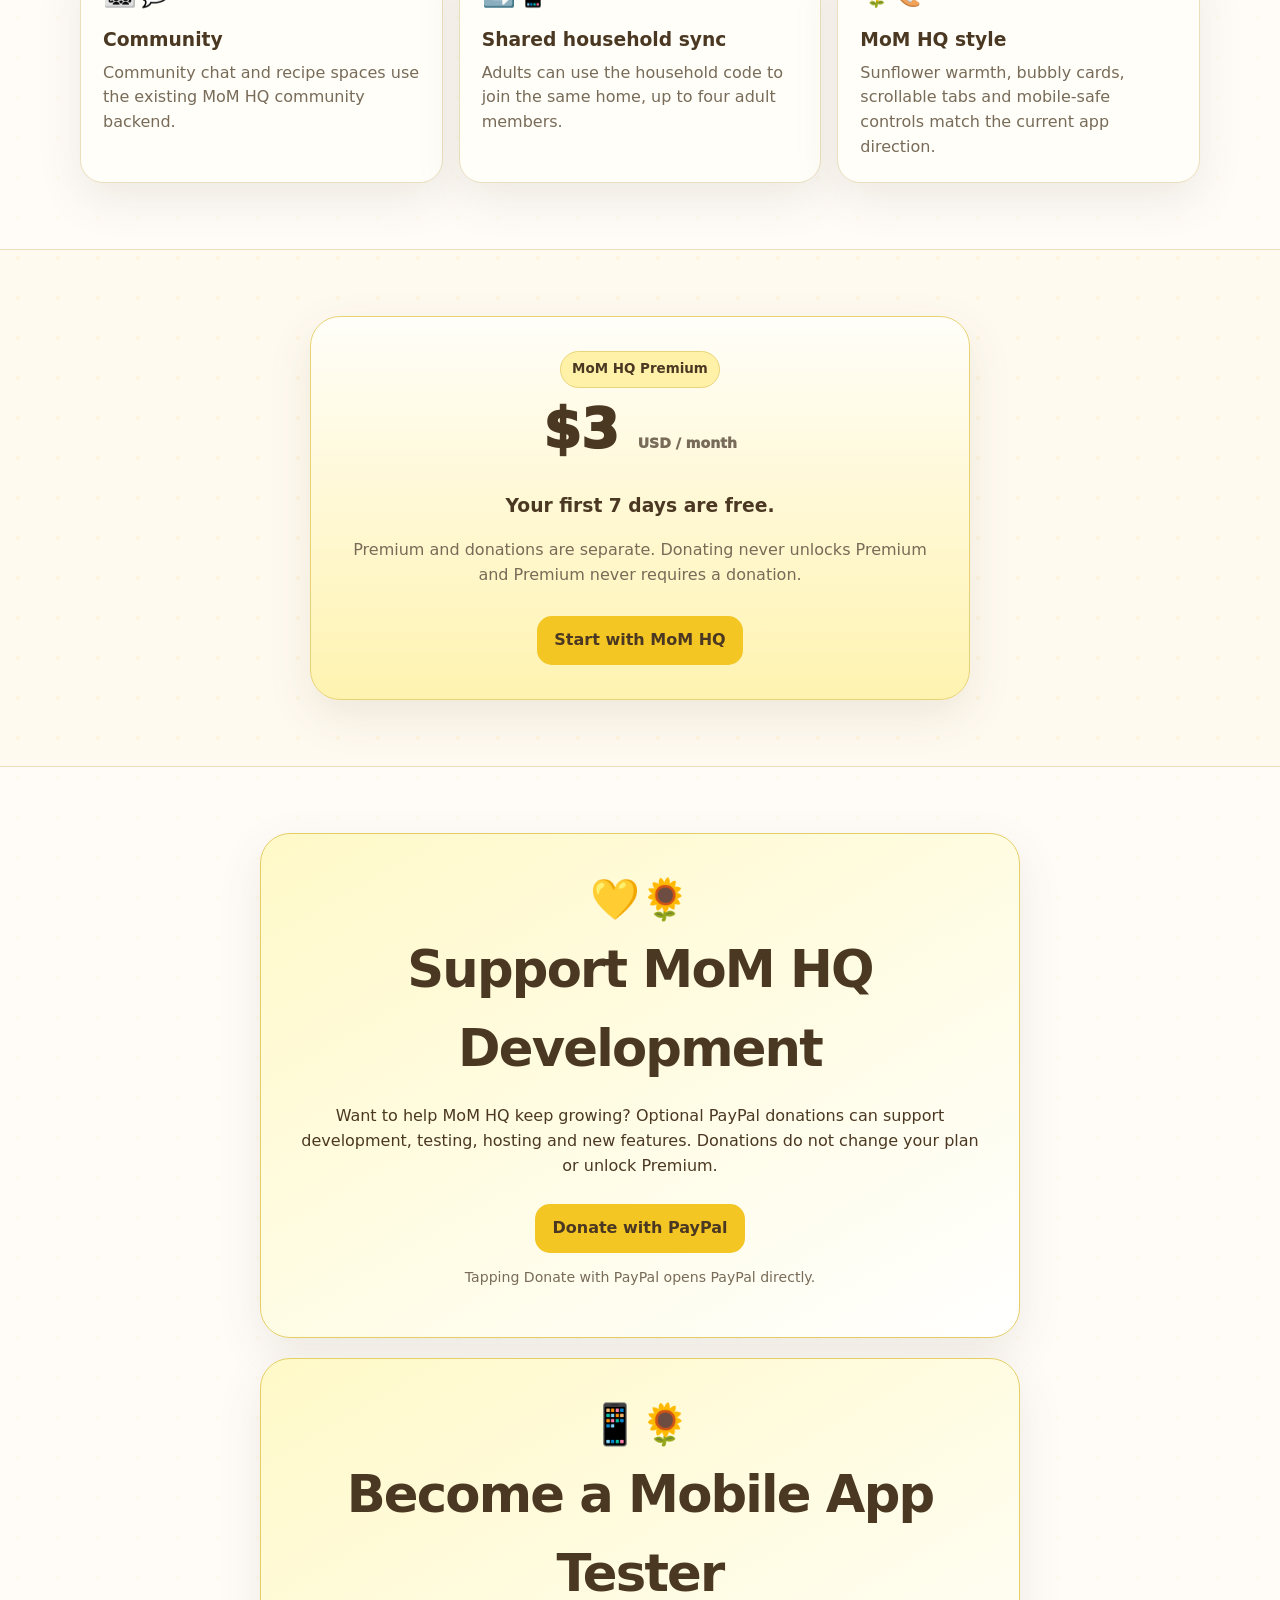
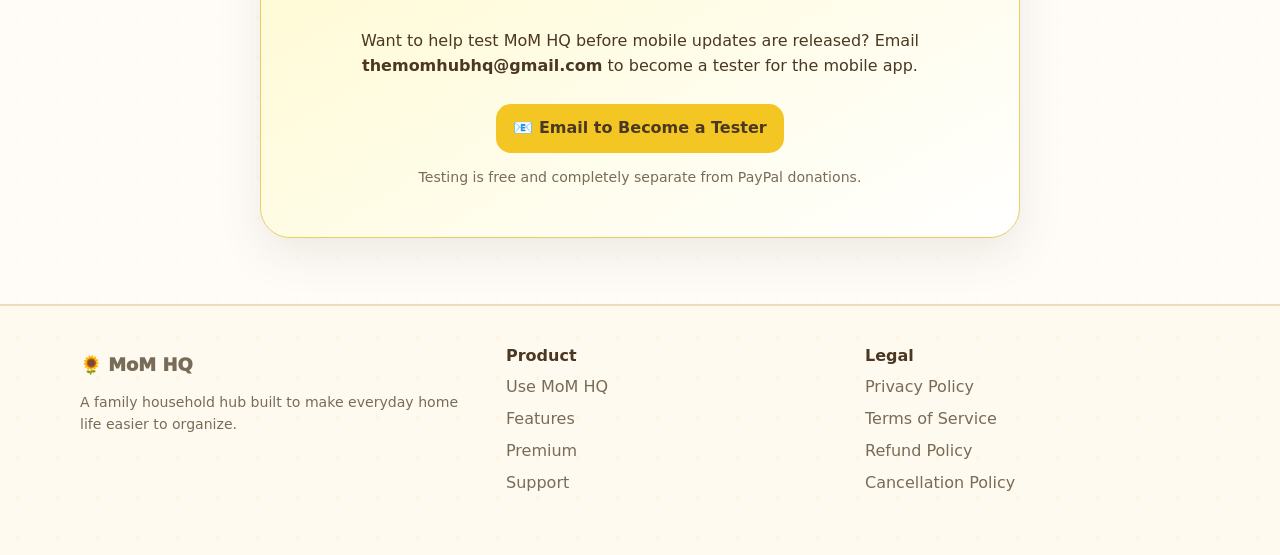
==== commit 0df5c835: "Add mobile tester invitation to website support section" ====
--- a/index.html
+++ b/index.html
@@ -16,7 +16,10 @@
 <div class="card"><div class="icon">🌻🎨</div><h3>MoM HQ style</h3><p>Sunflower warmth, bubbly cards, scrollable tabs and mobile-safe controls match the current app direction.</p></div>
 </div></div></section>
 <section id="pricing" class="section"><div class="wrap"><div class="price"><span class="eyebrow">MoM HQ Premium</span><div class="amount">$3 <span class="fine">USD / month</span></div><h3>Your first 7 days are free.</h3><p class="lede" style="margin-inline:auto">Premium and donations are separate. Donating never unlocks Premium and Premium never requires a donation.</p><a class="btn sun" href="app.html">Start with MoM HQ</a></div></div></section>
-<section id="support" class="section alt"><div class="wrap"><div class="donate-card"><div style="font-size:2.5rem">💛🌻</div><h2>Support MoM HQ Development</h2><p>Want to help MoM HQ keep growing? Optional PayPal donations can support development, testing, hosting and new features. Donations do not change your plan or unlock Premium.</p><div class="cta" style="justify-content:center"><a class="btn sun" href="#support" data-paypal-donate>Donate with PayPal</a></div><p class="fine">Tapping Donate with PayPal opens PayPal directly once the MoM HQ donation link is connected.</p></div></div></section>
+<section id="support" class="section alt"><div class="wrap">
+<div class="donate-card"><div style="font-size:2.5rem">💛🌻</div><h2>Support MoM HQ Development</h2><p>Want to help MoM HQ keep growing? Optional PayPal donations can support development, testing, hosting and new features. Donations do not change your plan or unlock Premium.</p><div class="cta" style="justify-content:center"><a class="btn sun" href="#support" data-paypal-donate>Donate with PayPal</a></div><p class="fine">Tapping Donate with PayPal opens PayPal directly.</p></div>
+<div class="donate-card" style="margin-top:1.25rem"><div style="font-size:2.5rem">📱🌻</div><h2>Become a Mobile App Tester</h2><p>Want to help test MoM HQ before mobile updates are released? Email <strong>themomhubhq@gmail.com</strong> to become a tester for the mobile app.</p><div class="cta" style="justify-content:center"><a class="btn sun" href="mailto:themomhubhq@gmail.com?subject=MoM%20HQ%20Mobile%20App%20Tester&amp;body=Hi%21%20I%20would%20like%20to%20become%20a%20tester%20for%20the%20MoM%20HQ%20mobile%20app.">📧 Email to Become a Tester</a></div><p class="fine">Testing is free and completely separate from PayPal donations.</p></div>
+</div></section>
 <footer class="footer"><div class="wrap footgrid"><div><a class="brand" href="index.html">🌻 MoM HQ</a><p class="fine">A family household hub built to make everyday home life easier to organize.</p></div><div><b>Product</b><a href="app.html">Use MoM HQ</a><a href="#features">Features</a><a href="#pricing">Premium</a><a href="contact.html">Support</a></div><div><b>Legal</b><a href="privacy.html">Privacy Policy</a><a href="terms.html">Terms of Service</a><a href="refunds.html">Refund Policy</a><a href="cancellation.html">Cancellation Policy</a></div></div></footer>
 <script src="momhq-config.js"></script><script src="paypal-direct.js"></script>
 </body></html>
